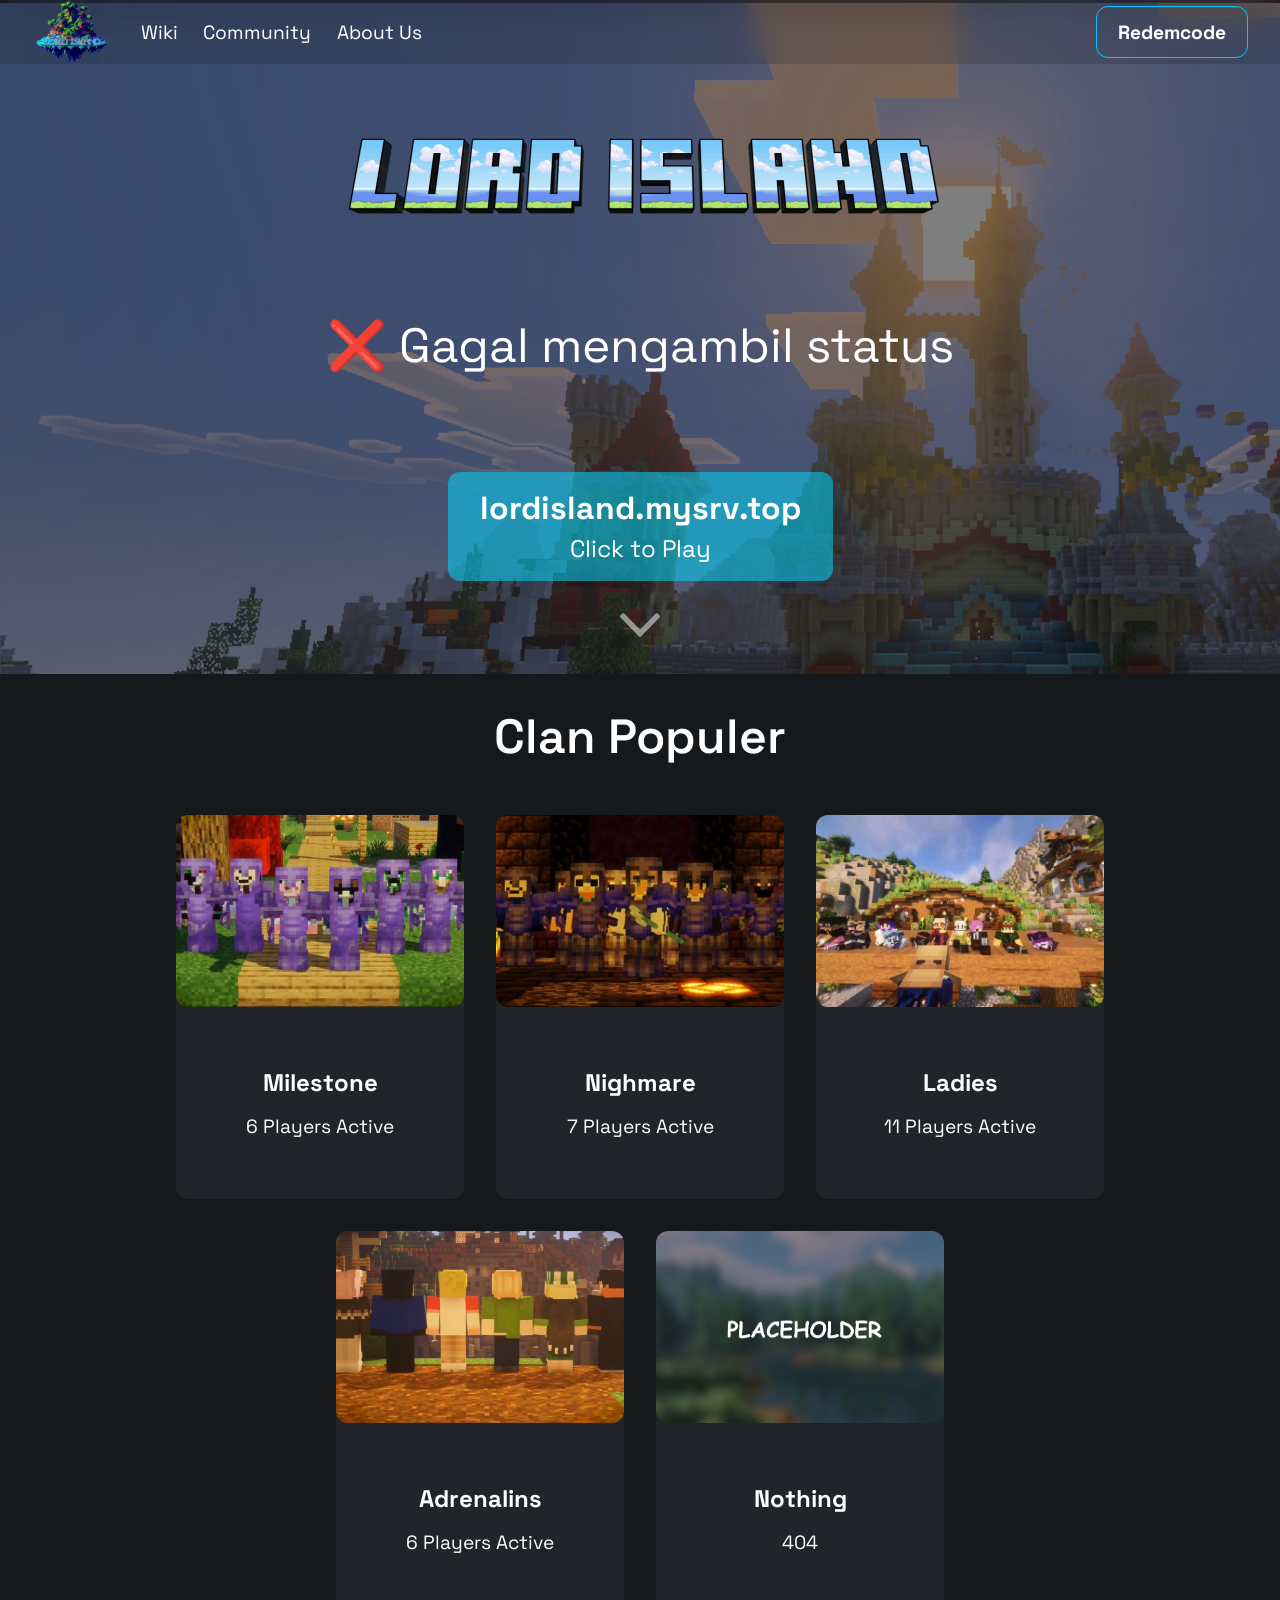
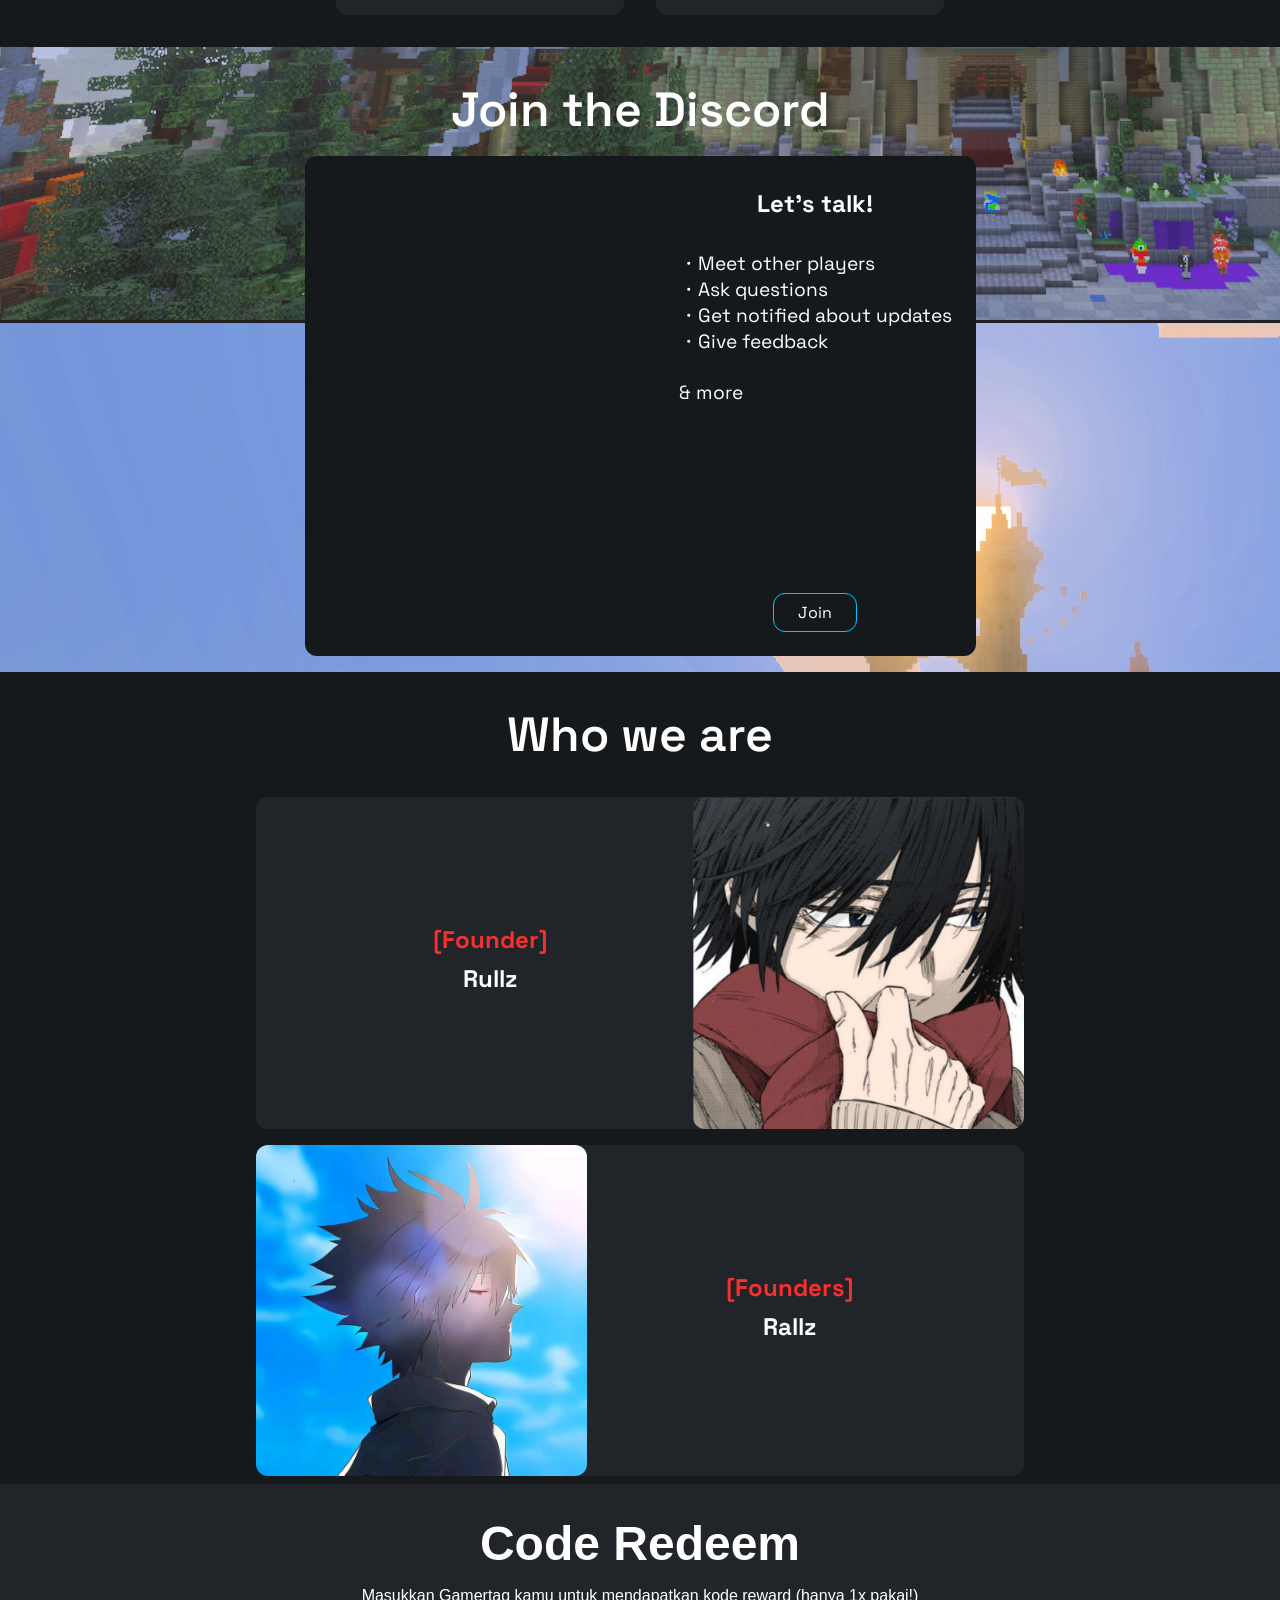
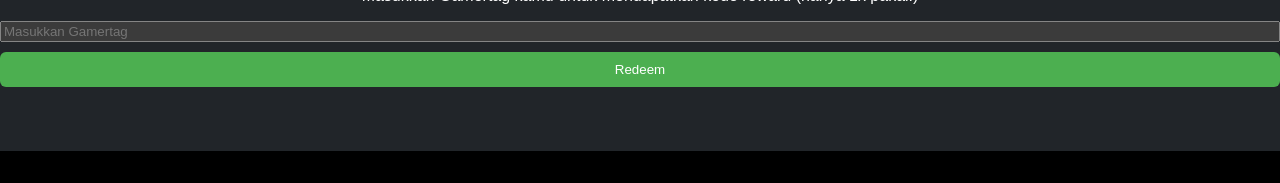
==== index.html @ 07474002 "Add files via upload" ====
<!DOCTYPE html>
<html lang="en">
  <head>
    <meta charset="UTF-8">
    <meta http-equiv="X-UA-Compatible" content="IE=edge">
    <meta name="viewport" content="width=device-width, initial-scale=1.0">
    <title>Lord Island</title>
    <link rel="icon" type="image/png" href="media/favicon.png">
    <link rel="stylesheet" href="media/style.css">
    <link href="https://fonts.bunny.net/css?family=Space+Grotesk:wght@500&display=swap" rel="stylesheet">
    <link rel="stylesheet" href="https://cdnjs.cloudflare.com/ajax/libs/font-awesome/4.7.0/css/font-awesome.min.css">
</head>
<body>
    <script src="https://ajax.googleapis.com/ajax/libs/jquery/3.5.1/jquery.min.js"></script>
    <nav class="desktop_navbar">
      <a href="#"><img class="desktop_navbar_logo_img" src="media/logo_small.png" alt="logo"></a>
      <a href="https://wiki.example.com/" class="desktop_navbar_link">Wiki</a>
      <a href="#discord" class="desktop_navbar_link scroll">Community</a>
      <a href="#about" class="desktop_navbar_link scroll">About Us</a>
      <div class="desktop_navbar_link2_div">
          <a href="#join" class="desktop_navbar_link2 scroll">Redemcode</a>
      </div>
    </nav>
    <div class="mobile_navbar">
      <a href="#" class="mobile_navbar_logo_img_a"><img class="mobile_navbar_logo_img" src="media/logo_small.png" alt="logo"></a>
      <div id="mobile_navbar_links">
          <a class="mobile_navbar_link" onclick="mobile_navbar_link_hider()" href="https://wiki.example.com/">Wiki</a>
          <a class="mobile_navbar_link scroll" onclick="mobile_navbar_link_hider()" href="#discord">Community</a>
          <a class="mobile_navbar_link scroll" onclick="mobile_navbar_link_hider()" href="#about">About Us</a>
          <a class="mobile_navbar_link scroll" onclick="mobile_navbar_link_hider()" href="#join">Join Us</a>
        </div>
        <div class="icon" onclick="mobile_navbar_link_hider()">
            <i class="fa fa-bars"></i>
        </div>
        <script>
            function mobile_navbar_link_hider() {
            var x = document.getElementById("mobile_navbar_links");
            if (x.style.display === "flex") {
                x.style.display = "none";
            } else {
                x.style.display = "flex";
            }
            } 
        </script>
    </div>
<div class="mainflex" style="background-image: url('media/back.png')">
      <div class="main1">
        <a class="main1_logo_a" href="#">
          <img class="main1_logo" src="media/logo.png" alt="logo">
        </a>
        <div class="main1_description">
  <div class="card">
    <div id="status" class="status">Mengecek...</div>
    <div id="motd"></div>
  </div>

  <script>
    async function fetchStatus() {
      const key = "wUN8BoTTW3MeDm0bke4PZb4d648SbP5bShK"; // API Key kamu
      const url = `https://minecraftpocket-servers.com/api/?object=servers&element=detail&key=${key}`;
      try {
        const response = await fetch(url);
        const data = await response.json();

        // Coba cek dulu struktur JSON yang keluar
        console.log(data);

        // Kalau JSON mengandung players_online dan maxplayers:
        const online = data.players || data.players_online;
        const max = data.maxplayers || data.max_players;
        const motd = data.motd || data.name || "Server Minecraft";

        if (online !== undefined && max !== undefined) {
          document.getElementById("status").innerHTML =
            `<span class="online">${online} / ${max}</span> Online`;
        } else {
          document.getElementById("status").innerHTML =
            `<span class="offline">Server Offline</span>`;
        }

        document.getElementById("motd").textContent = motd;
      } catch (e) {
        document.getElementById("status").innerHTML =
          `<span class="offline">❌ Gagal mengambil status</span>`;
      }
    }

    fetchStatus();
    setInterval(fetchStatus, 30000); // update setiap 30 detik
  </script>
        </div>
        <div class="main1_ipcopier_div">
          <a href="minecraft://?addExternalServer=LordIsland|lordisland.mysrv.top:25617">
          <button class="main1_ipcopier" onclick="copyText()" type="button" >
            <span class="main1_ipcopier_text1">lordisland.mysrv.top</span>
            <br>
            <span class="main1_ipcopier_text2">Click to Play</span>
          </button>
          </a>
          <script>
            function copyText() {
                navigator.clipboard.writeText
            ("lordisland.mysrv.top:25617");
                }
            $(document).ready(function() {
            $('.main1_ipcopier').click(function() {
                var popup = $('<div>', { class: 'main1_popup' })
                .append($('<h3 class="copy_confirm">').text('Copied IP to clipboard'))
                $(this).after(popup);
                setTimeout(function() {
                popup.remove();
                }, 1000);
            });
            });
        </script>
        </div>
        <a href="#more" class="scroll">
          <img alt="downarrow" class="main1_downarrow" src="media/downarrow.png">
        </a>
        <script>
          const scrollLinks = document.querySelectorAll('.scroll');
          scrollLinks.forEach(function(link) {
            link.addEventListener('click', function(event) {
              event.preventDefault();
              const target = document.querySelector(link.getAttribute('href'));
              const offsetTop = target.offsetTop;
              window.scrollTo({
                top: offsetTop,
                behavior: 'smooth'
              });
            });
          });
        </script>
      </div>

      
      <div id="more"></div> 
      <div class="main2">
        <a class="headline">Clan Populer</a>
        <div class="main2_features_div">
          <div class="main2_feature">
            <img class="main2_feature_img" alt="Feature Image" src="media/1.jpg">
            <a class="main2_feature_headline">Milestone</a>
            <a class="main2_feature_text">6 Players Active</a>
          </div>
          <div class="main2_feature">
            <img class="main2_feature_img" alt="Feature Image" src="media/2.jpg">
            <a class="main2_feature_headline">Nighmare</a>
            <a class="main2_feature_text">7 Players Active</a>
          </div>
          <div class="main2_feature">
            <img class="main2_feature_img" alt="Feature Image" src="media/4.jpg">
            <a class="main2_feature_headline">Ladies</a>
            <a class="main2_feature_text">11 Players Active</a>
          </div>
          <div class="main2_feature">
            <img class="main2_feature_img" alt="Feature Image" src="media/3.jpg">
            <a class="main2_feature_headline">Adrenalins</a>
            <a class="main2_feature_text">6 Players Active</a>
          </div>
          <div class="main2_feature">
            <img class="main2_feature_img" alt="Feature Image" src="media/placeholder.png">
            <a class="main2_feature_headline">Nothing</a>
            <a class="main2_feature_text">404</a>
          </div>
        </div>
      </div>
      <div id="discord"></div>
      <div class="main4">
        <a class="headline">Join the Discord</a>
        <div class="main4_dc_div">
<iframe src="https://discord.com/widget?id=1120333497572261888&theme=dark" width="350" height="500" allowtransparency="true" frameborder="0" sandbox="allow-popups allow-popups-to-escape-sandbox allow-same-origin allow-scripts"></iframe>
          <div class="main4_dc_description_div">
            <a class="main4_dc_description_title">Let's talk!</a>
            <a class="main4_dc_description"> ・Meet other players <br> ・Ask questions <br> ・Get notified about updates <br> ・Give feedback  <br><br> &amp; more </a>
            <a href="https://discord.gg/wETmtFw7" class="main4_dc_button_a">
              <div class="main4_dc_button">Join</div>
            </a>
          </div>
        </div>
      </div>
      <div id="about"></div>
      <div class="main5">
        <a class="headline">Who we are</a>
        <div class="main5_admin_div">
          <div class="main5_admins_div main5_admins_dev_type2">
            <img class="main5_admins_img" alt="admin member img" src="media/rullz.png">
            <div class="main5_admins_description_div">
              <a class="main5_admins_description_rank main5_admins_description_rank_admin">[Founder]</a>
              <a class="main5_admins_description_title" href="https://example.com">Rullz</a>
            </div>
          </div>
          <div class="main5_admins_div main5_admins_dev_type1">
            <img class="main5_admins_img" alt="admin member img" src="media/rallz.jpeg">
            <div class="main5_admins_description_div">
              <a class="main5_admins_description_rank main5_admins_description_rank_admin">[Founders]</a>
              <a class="main5_admins_description_title" href="https://lamzyah.github.io">Rallz</a>
            </div>
          </div>
        </div>
      </div>
      <div id="join"></div>
      <div class="main3">
<div class="main3">
  <a class="headline">Code Redeem</a>
  <p>Masukkan Gamertag kamu untuk mendapatkan kode reward (hanya 1x pakai!)</p>

  <input type="text" id="gamertagInput" placeholder="Masukkan Gamertag">
  <button class="redemcode" onclick="redeemCode()">Redeem</button>
</div>

<!-- Popup -->
<div id="popup" class="popup">
  <div class="popup-content">
    <span class="close" onclick="closePopup()">&times;</span>
    <h3>Kode Reward 🎁</h3>
    <p id="popupCode"></p>
  </div>
</div>

<p id="message"></p>

<style>
  .main3 {
    text-align: center;
    font-family: Arial, sans-serif;
  }
  .redemcode {
    padding: 10px 20px;
    margin-top: 10px;
    background: #4caf50;
    color: white;
    border: none;
    border-radius: 6px;
    cursor: pointer;
  }
  .redemcode:hover {
    background: #45a049;
  }
  #message.error {
    color: red;
    margin-top: 10px;
  }
  #message.success {
    color: green;
    margin-top: 10px;
  }

  /* Popup Styling */
  .popup {
    display: none;
    position: fixed;
    z-index: 999;
    left: 0; top: 0;
    width: 100%; height: 100%;
    background: rgba(0,0,0,0.6);
    justify-content: center;
    align-items: center;
  }
  .popup-content {
    background: #fff;
    padding: 20px 30px;
    border-radius: 12px;
    text-align: center;
    width: 250px;
    animation: fadeIn 0.3s ease-in-out;
  }
  .popup-content h3 {
    margin: 0 0 10px;
    color: #333;
  }
  .popup-content p {
    font-size: 18px;
    font-weight: bold;
    color: #4caf50;
  }
  .close {
    position: absolute;
    right: 15px; top: 10px;
    font-size: 22px;
    cursor: pointer;
    color: #aaa;
  }
  .close:hover { color: #000; }
  @keyframes fadeIn {
    from { opacity: 0; transform: scale(0.8); }
    to { opacity: 1; transform: scale(1); }
  }
</style>

<script>
  const players = [
    { name: "Gerall6860", lastRedeem: null },
    { name: "SalsaX", lastRedeem: null },
  ];

  const codes = [
    { code: "jmbud1", used: false },
    { code: "jmbud2", used: false },
  ];

  function getTodayDate() {
    return new Date().toISOString().split('T')[0];
  }

  function loadData() {
    const savedPlayers = JSON.parse(localStorage.getItem("players"));
    const savedCodes = JSON.parse(localStorage.getItem("codes"));
    if (savedPlayers) players.splice(0, players.length, ...savedPlayers);
    if (savedCodes) codes.splice(0, codes.length, ...savedCodes);
  }

  function saveData() {
    localStorage.setItem("players", JSON.stringify(players));
    localStorage.setItem("codes", JSON.stringify(codes));
  }

  function redeemCode() {
    loadData();
    const inputName = document.getElementById("gamertagInput").value.trim();
    const message = document.getElementById("message");
    message.textContent = "";
    message.className = "";

    if (!inputName) {
      message.textContent = "❌ Masukkan gamertag terlebih dahulu.";
      message.className = "error";
      return;
    }

    const today = getTodayDate();
    const player = players.find(p => p.name.toLowerCase() === inputName.toLowerCase());

    if (!player) {
      message.textContent = "❌ Gamertag tidak ditemukan.";
      message.className = "error";
      return;
    }

    if (player.lastRedeem === today) {
      message.textContent = "⚠️ Kamu sudah menukarkan kode hari ini. Coba lagi besok!";
      message.className = "error";
      return;
    }

    const availableCodes = codes.filter(c => !c.used);
    if (availableCodes.length === 0) {
      message.textContent = "❌ Semua kode sudah digunakan.";
      message.className = "error";
      return;
    }

    const randomCode = availableCodes[Math.floor(Math.random() * availableCodes.length)];
    randomCode.used = true;
    player.lastRedeem = today;

    saveData();

    // Tampilkan popup dengan kode
    document.getElementById("popupCode").textContent = randomCode.code;
    document.getElementById("popup").style.display = "flex";
  }

  function closePopup() {
    document.getElementById("popup").style.display = "none";
  }

  if (!localStorage.getItem("players") || !localStorage.getItem("codes")) {
    saveData();
  }
</script>



  <p id="message"></p>
      </div>
    </div>
    <footer class="copyright_div">
      <a href="https://github.com/FQQD/MCServer-Web-Template" class="copyright"></a>
    </footer>
  </body>
</html>
---- media/style.css ----
:root {
    --nice-padding: 6rem;
    --roundness: 0.75rem;
    --accent1: #00c8ff;
    --accent2: #0ff3ff;
    --accent2_transp: #00d9ff85;
    --background1: #212529;
    --background2: #16191b;


    color-scheme: dark;
}

span {
    font-family: 'Space Grotesk', sans-serif;
}

body {
    font-family:'Space Grotesk', sans-serif;
    background: url("media/back.png");
    color: white;
    margin:0px;
}


#more {
    padding-top:5rem;
    margin-top: -5rem;
}
#discord {
    padding-top:5rem;
    margin-top: -5rem;
}
#about {
    padding-top:5rem;
    margin-top: -5rem;
}
#join {
    padding-top:5rem;
    margin-top: -5rem;
}


.banner {
    display: flex;
    position: fixed;
    background-color: #ff000099;
    width: 100%;
    height: 3rem;
    z-index: 10;
    font-size: 2rem;
    font-weight: 600;
    justify-content: center;
    backdrop-filter: blur(15px);
    align-content: center;
    padding-top: .4rem;
}



.headline {
    margin-top: 2rem;
    color: #fff;
    font-size:3rem;
    text-align: center;
    font-weight: 600;
}

.desktop_navbar {
    position:fixed;
    display: flex;
    height: 4rem;
    width: 100%;
    top: 0;
    right: 0;
    left: 0;
    bottom:0;
    background-color: #00000022;
    backdrop-filter: blur(15px);
    z-index: 5;
    align-items: center;
    justify-content: center;
    flex-direction: row;
}

.desktop_navbar_logo_img {
    width: 5rem;
    padding-left: 2rem;
    padding-right: 1rem;
}

.desktop_navbar_link {
    font-size: 1.2rem;
    padding: .8rem;
    transition: all .5s;
    text-decoration: none;
    color: #fff;
    text-align: center;
}
.desktop_navbar_link:hover {
    color: var(--accent1);
}

.desktop_navbar_link2 {
    padding:.5rem;
    color: #fff;
    text-decoration: none;
    text-align: center;
}
.desktop_navbar_link2_div {
    font-size: 1.2rem;
    padding: .8rem;
    transition: all .5s;
    margin-left: auto;
    margin-right: 2rem;
    font-weight: 700;
    border: solid 1px var(--accent1);
    border-radius: var(--roundness);
    text-align: center;
}
.desktop_navbar_link2_div:hover {
    border: solid 1px var(--accent2);
    background-color: var(--accent2);
    transform: scale(1.05)
}

.mobile_navbar {
    display: none;
    overflow: hidden;
    background-color: #00000033;
    backdrop-filter: blur(15px);
    position: fixed;
    width: 100%;
    z-index: 5;
    flex-direction: row;
    min-height: 53px;
}

.mobile_navbar_logo_img {
    position: absolute;
    display: block;
    height: 42px;
    padding-left: .5rem;
    top: 0;
    left: 0;
    padding-top: 3.5px;
}

.mobile_navbar #mobile_navbar_links {
    display: none;
    margin-top: 53px;
    flex-direction: column;
    align-items: center;
    width: 100%;
    background-color: #00000011;
}

.mobile_navbar_link {
    padding:.5rem;
}

.mobile_navbar a {
    color: white;
    text-decoration: none;
    font-size: 17px;
    display: block;
}

.mobile_navbar .icon {
    background-color: #00000044;
    display: block;
    position: absolute;
    right: 0;
    top: 0;
    padding: 16px;
}

.mobile_navbar_logo_img_a {
    display: block;
    background-color: #00000022;
} 



.mainflex {
    display: flex;
    align-items: center;
    align-content: center;
    justify-content: center;
    flex-direction: column;
}





.main1 {
    padding-top: calc(var(--nice-padding) + 2rem);
    display:flex;
    width: 100%;
    align-self: center;
    flex-direction: column;
    align-items: center;
    align-content: center;
    justify-content: center;
    background: rgba(0, 0, 0, .5) url('https://imgur.com/cGMLytH.png');
    background-blend-mode: darken;
    background-repeat: no-repeat;
    background-position: 50% 50%;
}

.main1_logo_a {
    margin-bottom: var(--nice-padding);
    cursor: default;
}

.main1_logo {
    display: block;
    align-self: center;
    margin-left:auto;
    margin-right: auto;
    transition: all .5s;
    max-width: 40rem;
}
.main1_logo:hover {
    transform: scale(1.05)
}

.main1_description {
    text-align: center;
    font-size:3rem;
    margin-bottom: var(--nice-padding);
    margin-left: 1rem;
    margin-right: 1rem;
}

.main1_actcent {
    font-weight: 800;
    color:var(--accent1);
}

.main1_ipcopier {
    padding: 1rem;
    padding-left: 2rem;
    padding-right: 2rem;
    font-size: 2rem;
    background-color: var(--accent2_transp);
    border: 0px;
    border-radius: var(--roundness);
    color: white;
    transition: all .5s;
    cursor:pointer;
    position: relative;
}

.main1_ipcopier:hover {
    background-color: var(--accent2);
    transform: scale(1.05)
}

.main1_ipcopier_text1 {
    font-size:2rem;
    font-weight: 800;
}

.main1_ipcopier_text2 {
    font-size:1.5rem;
}

.main1_popup {
    position: absolute;
    left: 50%;
    transform: translate(-50%, -0%);
    text-align: center;
    background-color: rgba(0, 175, 0, 0.1);
    border:solid rgba(0, 175, 0, 1) 1px;
    color: #fff;
    border-radius: var(--roundness);
    z-index: 9999;
    padding-left: 1rem;
    padding-right: 1rem;
    margin-top: -10.5rem;
}

.main1_downarrow {
    opacity: 50%;
    height: 1.5rem;
    padding:2rem;
    transition: all .5s;
}

.main1_downarrow:hover {
    opacity: 100%;
    transform: scale(1.05)
}

.main2 {
    display: flex;
    justify-content: center;
    flex-direction: column;
    align-content: center;
    padding-bottom: 1rem;
    background-color: var(--background2);
    width: 100%;
}



.main2_features_div {
    padding-top: 2rem;
    display:flex;
    align-items: center;
    justify-content: center;
    flex-wrap:wrap;
}

.main2_feature {
    display: flex;
    background-color: var(--background1);
    height: 24rem;
    width: 18rem;
    margin: 1rem;
    border-radius: var(--roundness);
    transition: all .5s;
    flex-direction: column;
}

.main2_feature:hover {
    background-color: #00000099;
    transform: scale(1.05)
}

@media (max-width: 1599px) {
    .main2_features_div {
      margin-left: 10rem;
      margin-right: 10rem;
    }
  }
@media (max-width: 1279px) {
    .main2_features_div {
      margin-left: 0rem;
      margin-right: 0rem;
    }
  }


.main2_feature_img {
    width: 100%;
    height: 50%;
    object-fit: cover;
    border-radius: var(--roundness);
}

.main2_feature_headline {
    margin-top: 1rem;
    text-align: center;
    font-size:1.5rem;
    font-weight: 700;
    margin-top: auto;
}

.main2_feature_text {
    margin:1rem;
    text-align: center;
    font-size:1.2rem;
    margin-bottom: auto;
}


.main4 {
    min-height: 10rem;
    width:100%;
    display: flex;
    justify-content: center;
    flex-direction: column;
    align-items: center;
}

.main4_dc_widget {
    border-radius: var(--roundness);
    border: 0;
}

.main4_dc_div {
    margin: 1rem;
    display: flex;
    flex-direction: row;
    background-color: var(--background2);
    border-radius: var(--roundness);
    max-width: 48rem;
}

.main4_dc_description_div {
    display: flex;
    flex-direction: column;
}

.main4_dc_description_title {
    margin: 2rem;
    text-align: center;
    font-size:1.5rem;
    font-weight: 700;

}


.main4_dc_description {
    margin-left:1.5rem;
    margin-right:1.5rem;
    margin-bottom:1.5rem;
    font-size:1.2rem;
}
.main4_dc_button_a{
    text-decoration: none;
    color: #fff;
    text-align: center;
    border: solid var(--accent1) 1px;
    border-radius: var(--roundness);
    margin-top: auto;
    margin-left: auto;
    margin-right: auto;
    margin-bottom: 1.5rem;
    transition: all .5s;
}
.main4_dc_button_a:hover{
    border: solid 1px var(--accent2);
    background-color: var(--accent2);
    transform: scale(1.05)
}
.main4_dc_button {
    padding:.5rem;
    padding-left: 1.5rem;
    padding-right: 1.5rem;
}




.main5 {
    background-color: var(--background2);
    min-height: 10rem;
    width:100%;
    display: flex;
    justify-content: center;
    flex-direction: column;
    align-items: center;
}

.main5_admin_div{
    display: flex;
    flex-direction: column;
    align-items: center;
    padding: 1rem 1rem .5rem 1rem;
}
.main5_admins_div{
    display: flex;
    max-width: 46rem;
    min-height: 18rem;
    background-color: var(--background1);
    border-radius: var(--roundness);
    margin-top: 1rem;
    margin-right: 1rem;
    margin-left: 1rem;
}
.main5_admins_dev_type1 {
    flex-direction:row;
    padding-right: 2rem;
}
.main5_admins_dev_type2 {
    flex-direction: row-reverse;
    padding-left: 2rem;
}

.main5_admins_img {
    border-radius: var(--roundness);
    max-width: 45%;
    max-height: 100%;
    align-self: center;
}
.main5_admins_description_div {
    display: flex;
    justify-content: center;
    justify-self: center;
    max-width: 60%;
    padding-top: 2rem;
    padding-bottom: 2rem;
    flex-direction: column;
    padding-left: 1rem;
    padding-right: 1rem;
    margin-left: auto;
    margin-right: auto;
}
.main5_admins_description_rank {
    text-align: center;
    font-size:1.5rem;
    font-weight: 700;
    margin-bottom: .5rem;
}
.main5_admins_description_rank_owner {
    color: #3498db;
}
.main5_admins_description_rank_admin {
    color: #f82f2f;
}
.main5_admins_description_title {
    text-align: center;
    font-size:1.5rem;
    font-weight: 700;
    color: #fff;
    text-decoration: none;
    transition: all .5s;
    margin-bottom: .5rem;
}
.main5_admins_description_title:hover {
    color: var(--accent1);
    transform: scale(1.05)
}

.main5_admins_description {
    margin-bottom: auto;
    font-size:1.2rem;
}


.main5_supporter_div {
    display: flex;
    max-width: 825px;
    justify-content: center;
    align-items: center;
    flex-direction:row;
    flex-wrap: wrap;
    margin-bottom: 1.5rem;
}

.main5_supporters_div {
    width: 23.5rem;
    min-height: 16rem;
    background-color: var(--background1);
    border-radius: var(--roundness);
    margin: .5rem;
    display: flex;
}

.main5_supporters_img {
    border-radius: var(--roundness);
    max-width: 25%;
    max-height: 100%;
    align-self: center;
    margin: 1rem;
}
.main5_supporters_description_div {
    display: flex;
    justify-content: center;
    width: 100%;
    padding: 1rem 1.5rem 1rem 1rem;
    flex-direction: column;
}
.main5_supporters_description_rank {
    text-align: center;
    font-size:1.2rem;
    font-weight: 700;
    margin-bottom: .5rem;
}
.main5_supporters_description_rank_supporter {
    color: #00f8ff;
}
.main5_supporters_description_title {
    text-align: center;
    font-size:1.3rem;
    font-weight: 700;
    color: #fff;
    text-decoration: none;
    transition: all .5s;
    margin-bottom: .5rem;
}
.main5_supporters_description_title:hover {
    color: var(--accent1);
    transform: scale(1.05)
}

.main5_supporters_description {
    font-size:1.2rem;
    margin-bottom: auto;
}





.main3 {
    background-color: var(--background1);
    min-height: 10rem;
    width:100%;
    display: flex;
    justify-content: center;
    flex-direction:column;
}

.main3_join_div_div {
    display: flex;
    flex-direction: row;
    justify-content: center;
    flex-wrap: wrap-reverse;
    margin: 1rem;
}

.main3_join_div {
    display: flex;
    flex-direction: column;
    width: 20rem;
    height: 8rem;
    background-color: var(--background2);
    border-radius: var(--roundness);
    margin: 1rem;
    padding: 1rem;
}

.main3_join_title {
    text-align: center;
    font-size:1.5rem;
    font-weight: 700;
    color: #fff;
    text-decoration: none;
    transition: all .5s;
    margin-bottom: .5rem;
}

.main3_join_content_div {
    display: flex;
    flex-direction: row;
    background-color: var(--background1);
    height: 100%;
    border-radius: var(--roundness);
    align-items: center;
    justify-content: center;
}

.main3_join_categories {
    display: flex;
    flex-direction: column;
    text-align: right;
    font-size:1.4rem;
    line-height: 1.5;
    border-right: 3px solid var(--background2);
    padding-right: .75rem;
}
.main3_join_values {
    display: flex;
    flex-direction: column;
    text-align: left;
    font-size:1.4rem;
    line-height: 1.5;
    border-left: 3px solid var(--background2);
    padding-left: .75rem;
}







/* Copyright Text */

.copyright {
    color: #ffffff99;
    text-decoration: none;
}

.copyright_div {
    display: flex;
    justify-content: center;
    padding: 16px;
    width:auto;
    background-color: #000;
}




@media only screen and (max-width: 600px) {
    .desktop_navbar{
        display:none;
    }
    .mobile_navbar{
        display:flex;
    }
    .headline {
        font-size:1.9rem;
        margin-right: 1rem;
        margin-left: 1rem;
    }
    .main1_logo {
        max-width: 16rem;
    }
    .main1_description {
        font-size: 2.5rem;
        margin-bottom: 2rem;
    }
    .main1_ipcopier {
        display: none;
    }
    .main5_admins_img {
        align-self: center;
        padding-top: 1rem;
    }
    .main5_admins_div{
        flex-direction: column;
        min-height: 0;
    }
    .main5_admins_description_div {
        max-width: 100%;
        padding: 2rem;
    }
    .main4_dc_div {
        flex-direction: column;
    }
    .main4_dc_widget {
        height: 20rem;
        width: 100%;
    }
    .main3_join_div {
        min-width: 20rem;
        min-height: 9rem;
    }
    .main3_join_content_div {
        padding:1rem;
    }
    .main5_admins_dev_type1 {
        padding-right: 0;
    }
    .main5_admins_dev_type2 {
        padding-left: 0;
    }
}
@media only screen and (max-width: 360px) {
    .main3_join_categories {
        font-size:1rem;
    }
    .main3_join_values {
        font-size:1rem;
    }
    .main3_join_div {
        min-width: 10rem;
        padding: .5rem;
    }
    .main3_join_div_div {
        margin: .25rem;
    }
}
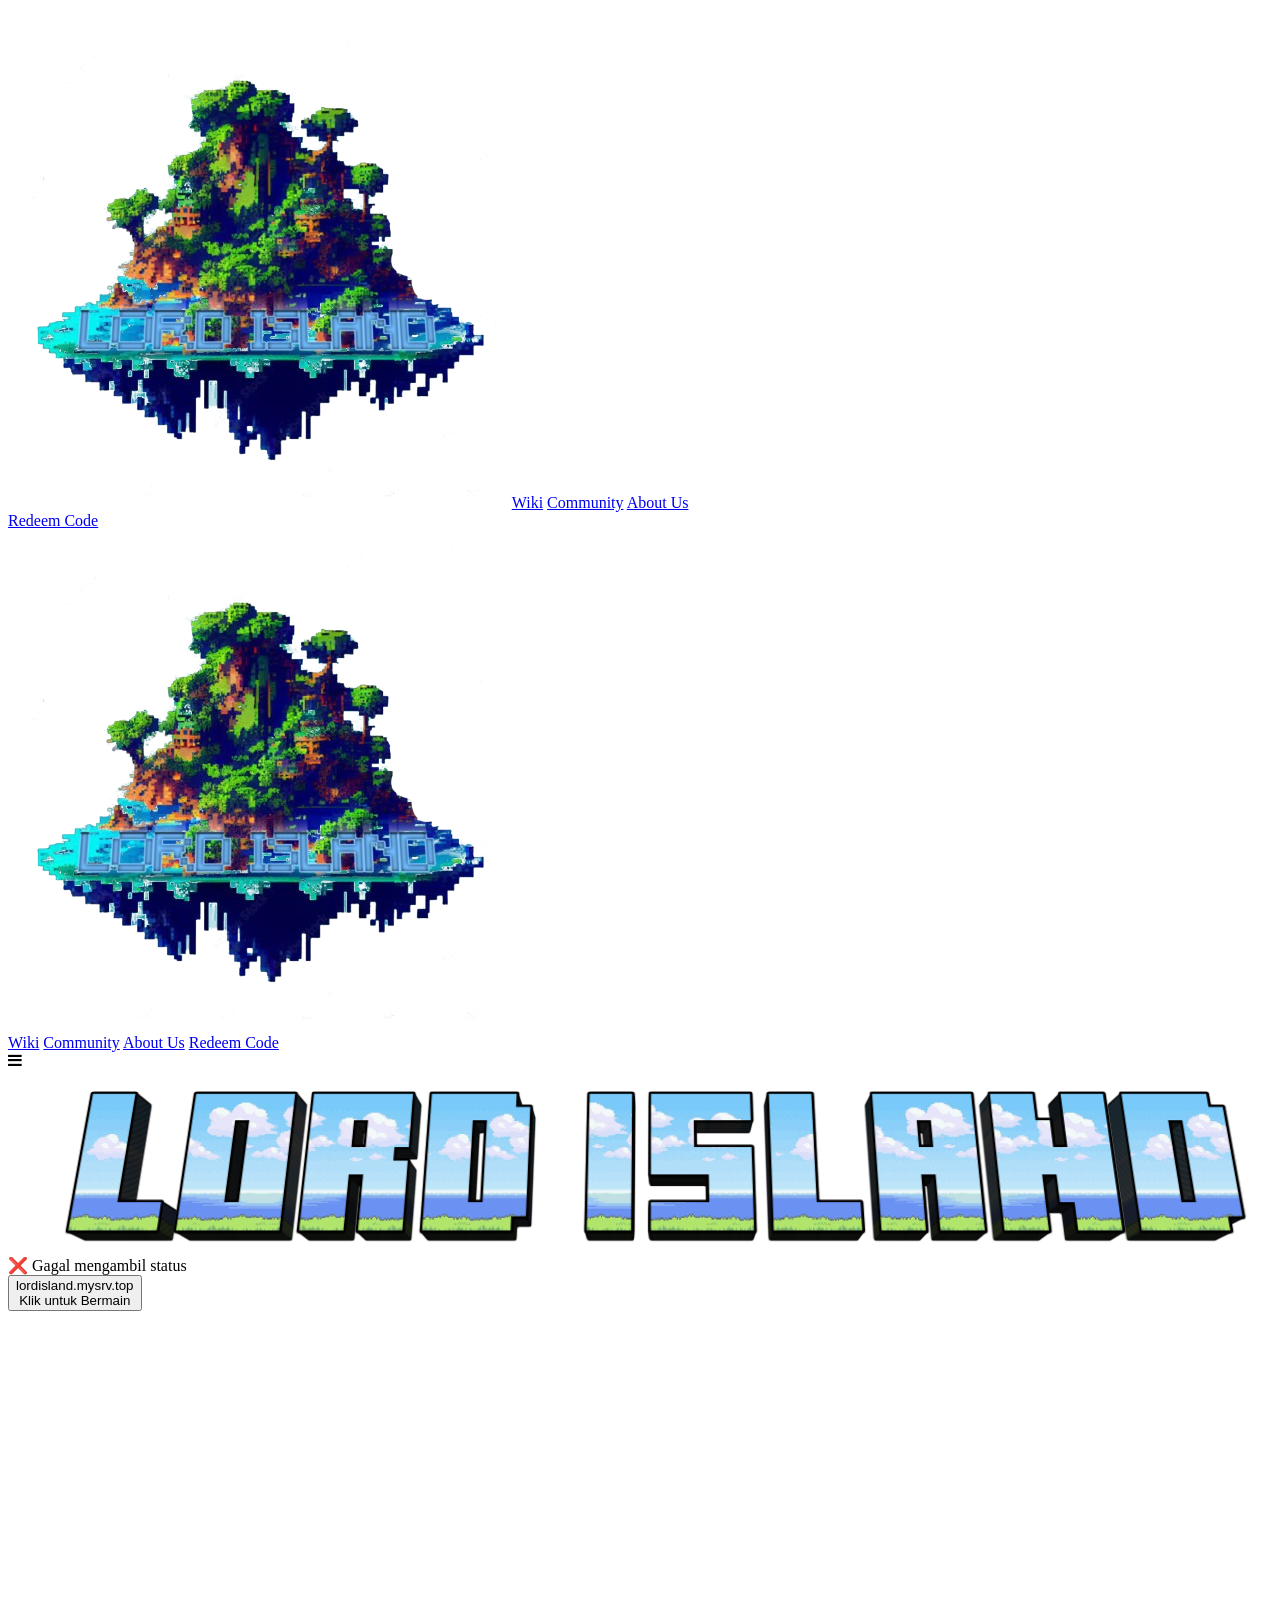
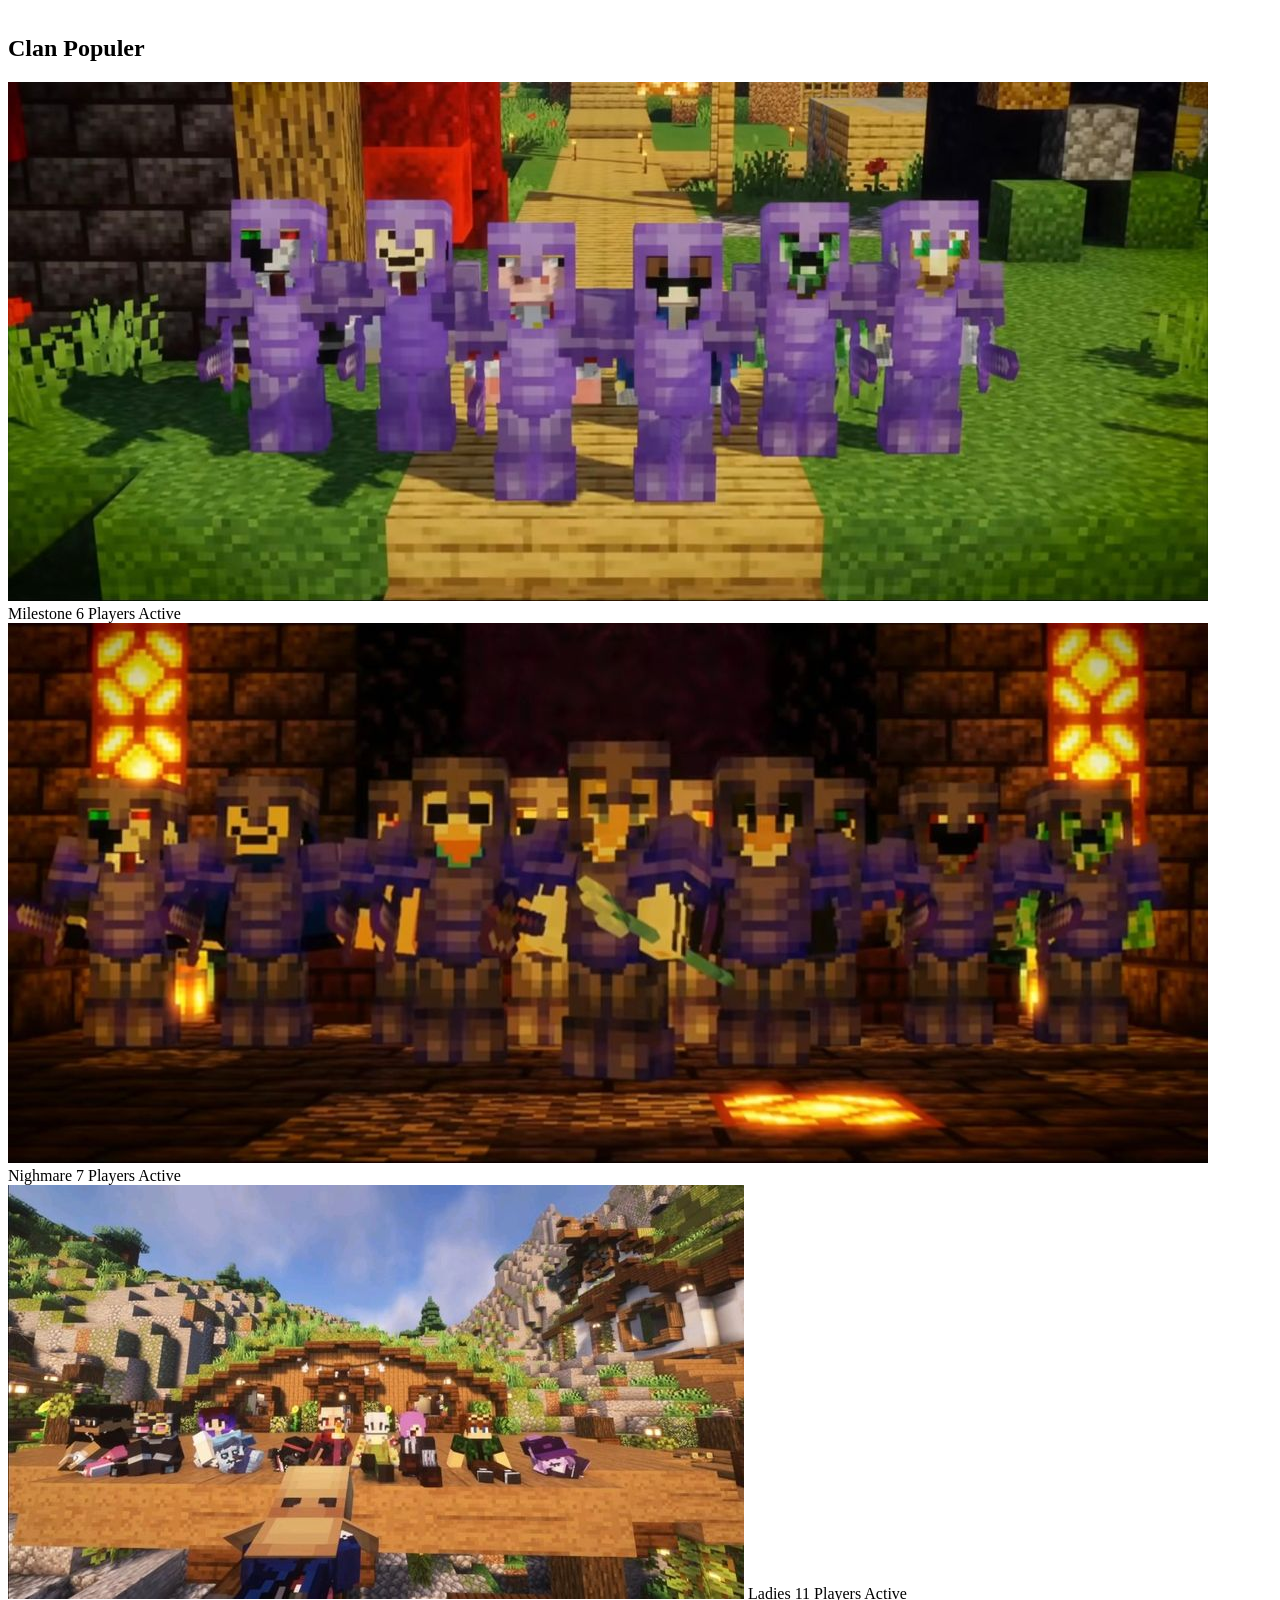
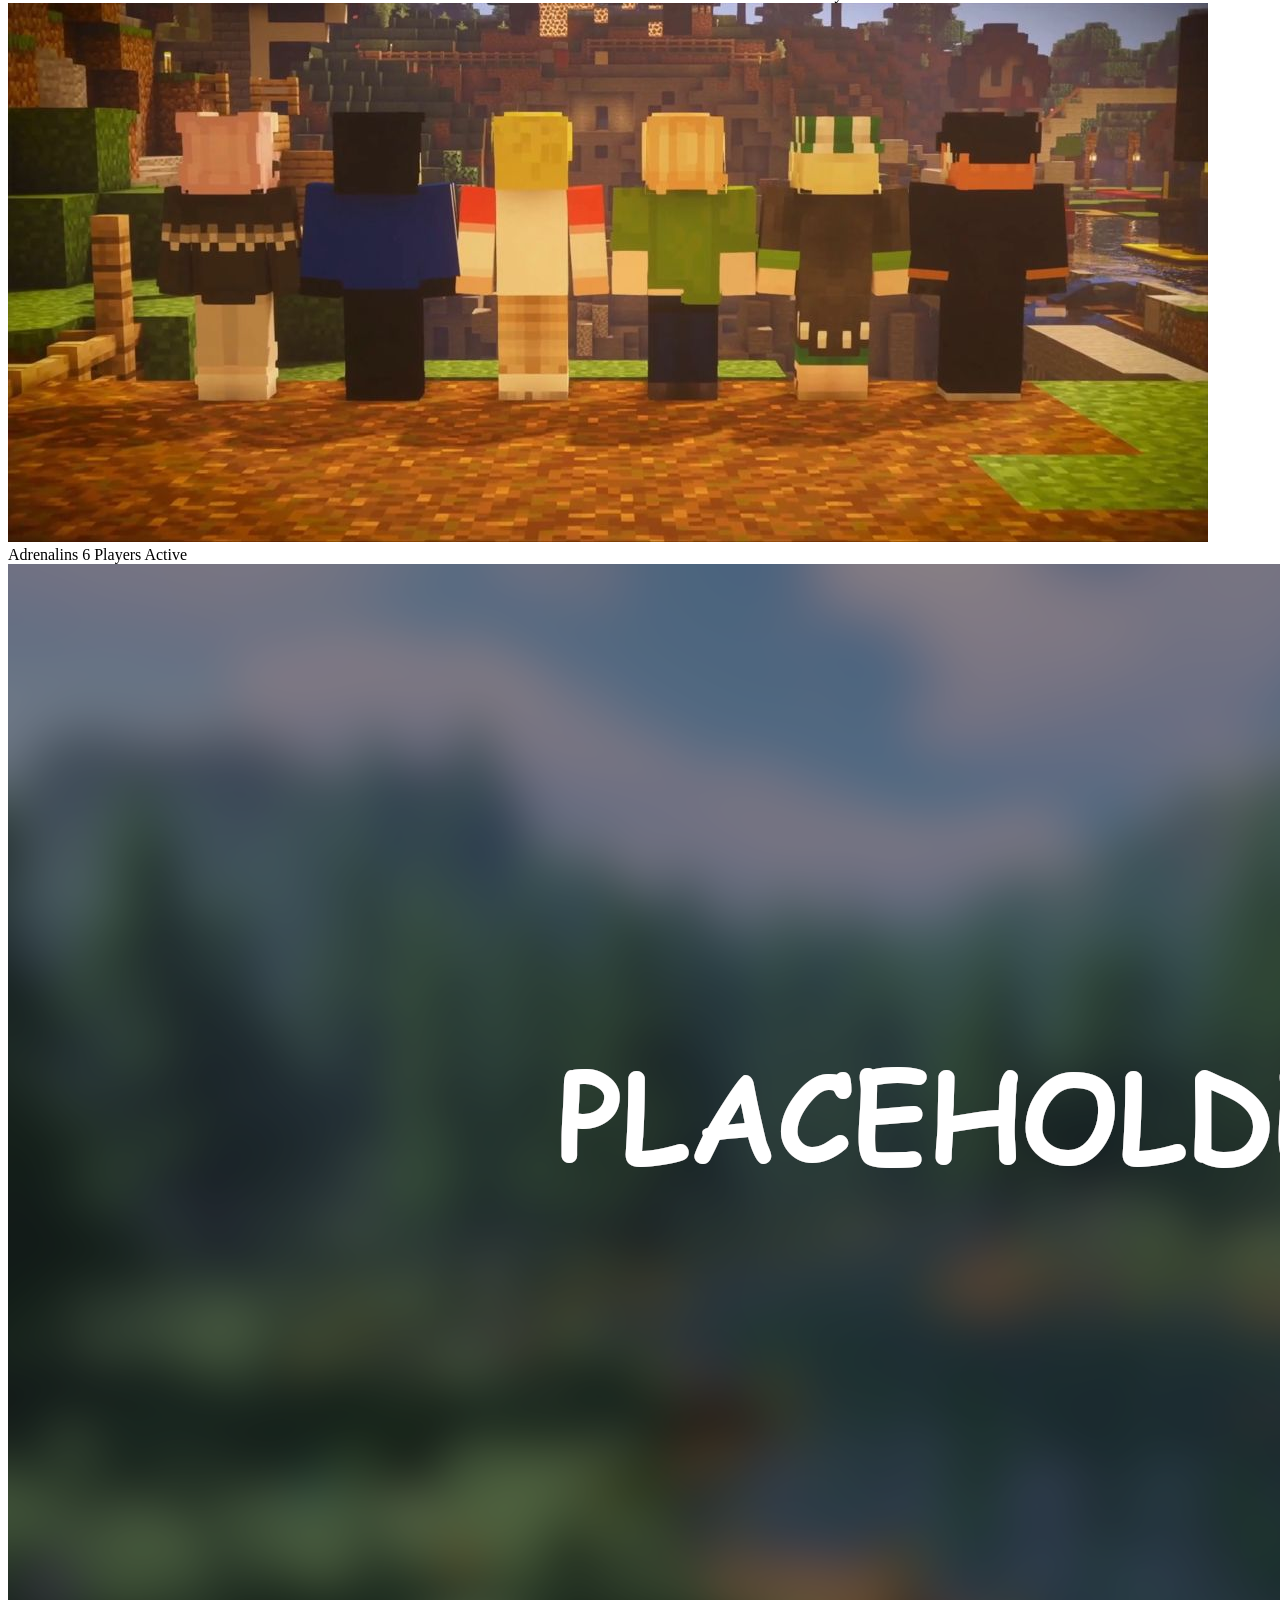
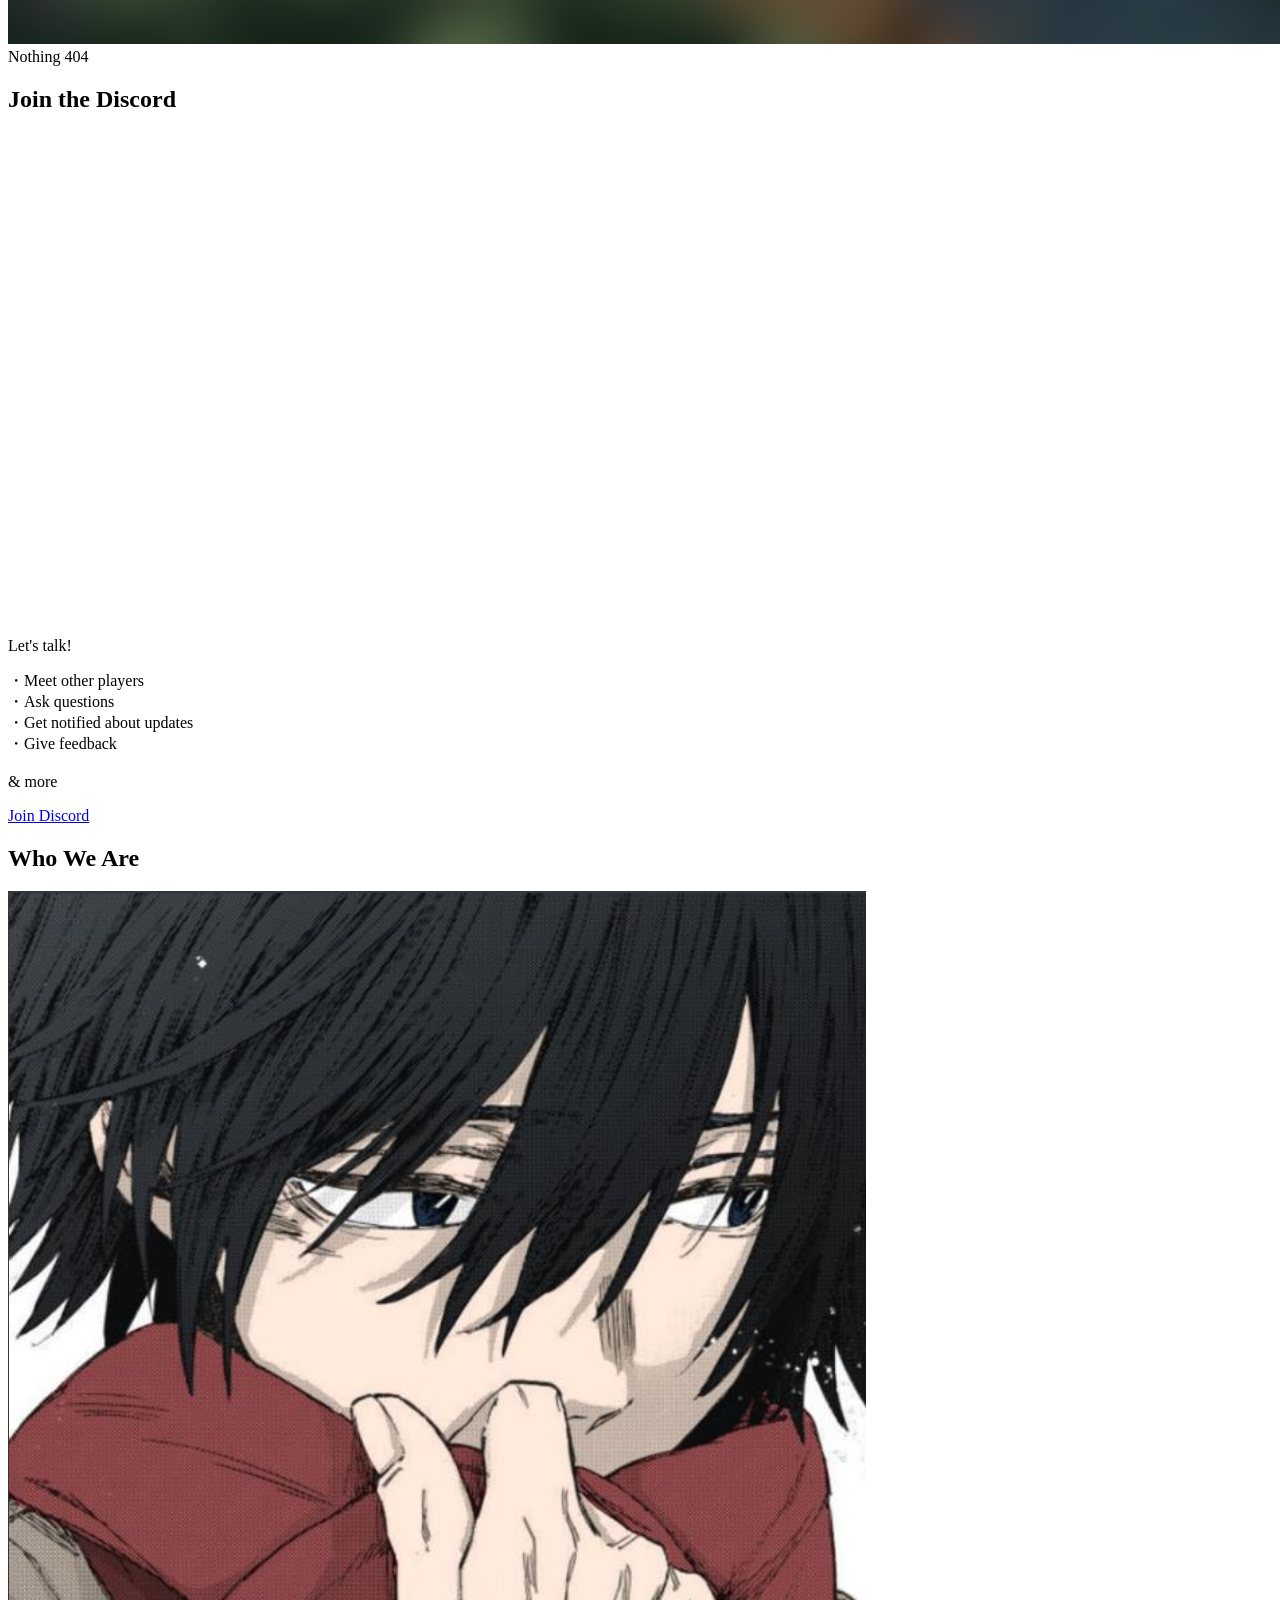
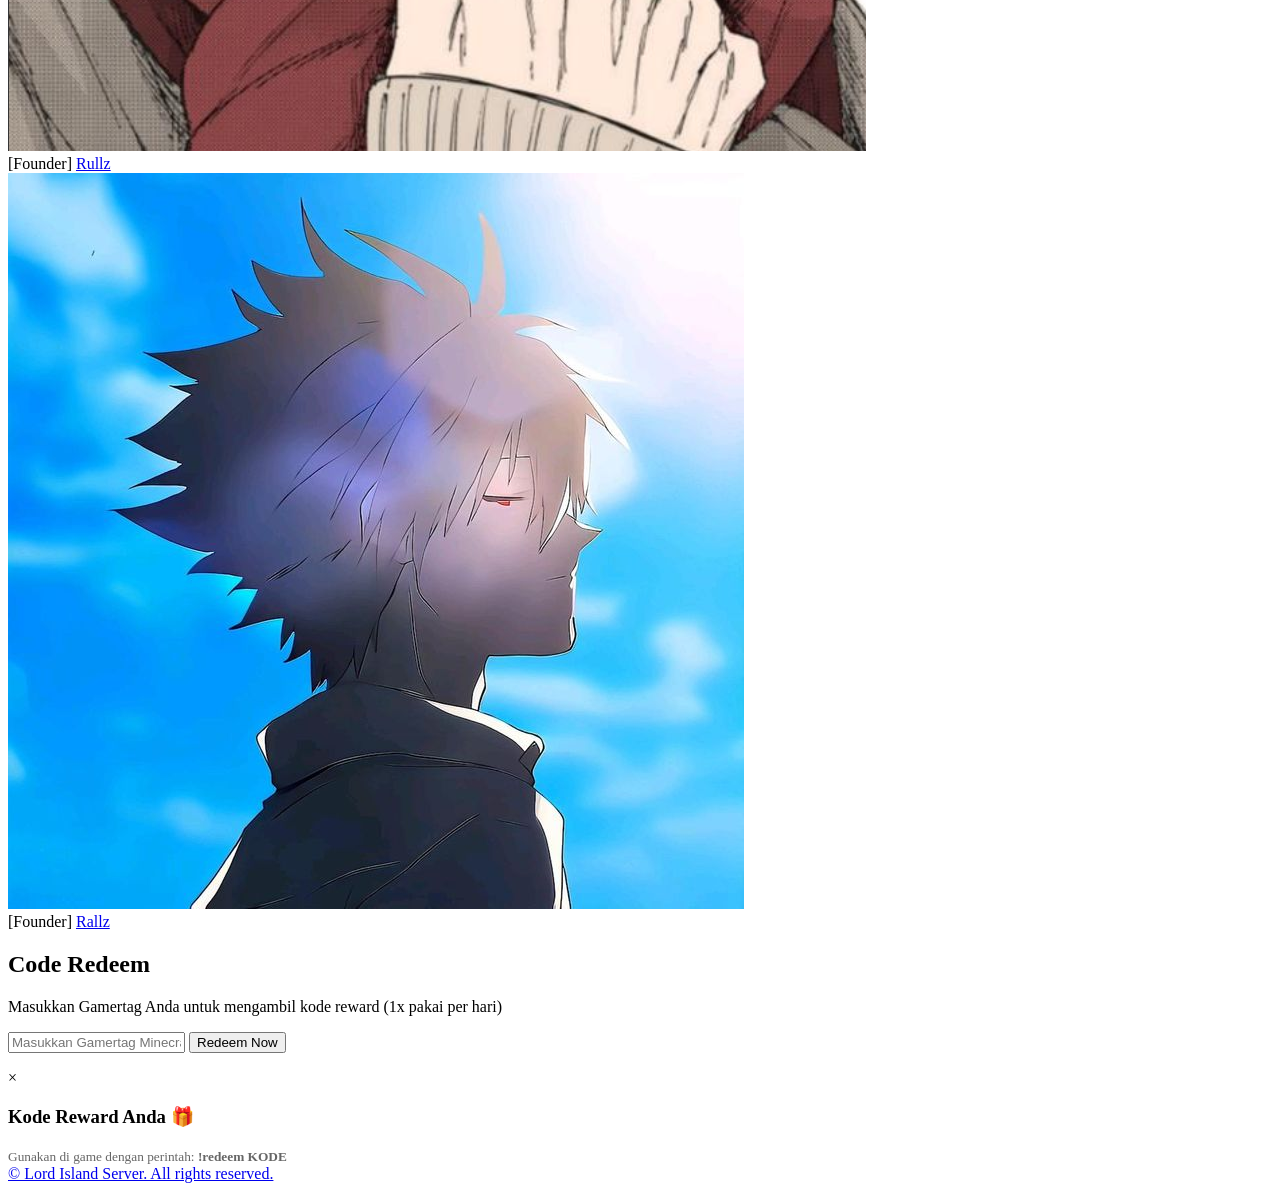
==== commit e73428f9: "Update index.html" ====
--- a/index.html
+++ b/index.html
@@ -1,382 +1,333 @@
 <!DOCTYPE html>
-<html lang="en">
-  <head>
-    <meta charset="UTF-8">
-    <meta http-equiv="X-UA-Compatible" content="IE=edge">
-    <meta name="viewport" content="width=device-width, initial-scale=1.0">
-    <title>Lord Island</title>
-    <link rel="icon" type="image/png" href="media/favicon.png">
-    <link rel="stylesheet" href="media/style.css">
-    <link href="https://fonts.bunny.net/css?family=Space+Grotesk:wght@500&display=swap" rel="stylesheet">
-    <link rel="stylesheet" href="https://cdnjs.cloudflare.com/ajax/libs/font-awesome/4.7.0/css/font-awesome.min.css">
+<html lang="id">
+<head>
+  <meta charset="UTF-8">
+  <meta http-equiv="X-UA-Compatible" content="IE=edge">
+  <meta name="viewport" content="width=device-width, initial-scale=1.0">
+  <title>Lord Island - Official Website</title>
+  
+  <link rel="icon" type="image/png" href="media/favicon.png">
+  <link rel="stylesheet" href="style.css">
+  
+  <!-- Fonts & Icons -->
+  <link href="https://fonts.bunny.net/css?family=Space+Grotesk:wght@500;700;800&display=swap" rel="stylesheet">
+  <link rel="stylesheet" href="https://cdnjs.cloudflare.com/ajax/libs/font-awesome/4.7.0/css/font-awesome.min.css">
+  
+  <!-- jQuery -->
+  <script src="https://ajax.googleapis.com/ajax/libs/jquery/3.5.1/jquery.min.js"></script>
 </head>
 <body>
-    <script src="https://ajax.googleapis.com/ajax/libs/jquery/3.5.1/jquery.min.js"></script>
-    <nav class="desktop_navbar">
-      <a href="#"><img class="desktop_navbar_logo_img" src="media/logo_small.png" alt="logo"></a>
-      <a href="https://wiki.example.com/" class="desktop_navbar_link">Wiki</a>
-      <a href="#discord" class="desktop_navbar_link scroll">Community</a>
-      <a href="#about" class="desktop_navbar_link scroll">About Us</a>
-      <div class="desktop_navbar_link2_div">
-          <a href="#join" class="desktop_navbar_link2 scroll">Redemcode</a>
-      </div>
-    </nav>
-    <div class="mobile_navbar">
-      <a href="#" class="mobile_navbar_logo_img_a"><img class="mobile_navbar_logo_img" src="media/logo_small.png" alt="logo"></a>
-      <div id="mobile_navbar_links">
-          <a class="mobile_navbar_link" onclick="mobile_navbar_link_hider()" href="https://wiki.example.com/">Wiki</a>
-          <a class="mobile_navbar_link scroll" onclick="mobile_navbar_link_hider()" href="#discord">Community</a>
-          <a class="mobile_navbar_link scroll" onclick="mobile_navbar_link_hider()" href="#about">About Us</a>
-          <a class="mobile_navbar_link scroll" onclick="mobile_navbar_link_hider()" href="#join">Join Us</a>
-        </div>
-        <div class="icon" onclick="mobile_navbar_link_hider()">
-            <i class="fa fa-bars"></i>
-        </div>
-        <script>
-            function mobile_navbar_link_hider() {
-            var x = document.getElementById("mobile_navbar_links");
-            if (x.style.display === "flex") {
-                x.style.display = "none";
-            } else {
-                x.style.display = "flex";
-            }
-            } 
-        </script>
-    </div>
-<div class="mainflex" style="background-image: url('media/back.png')">
-      <div class="main1">
-        <a class="main1_logo_a" href="#">
-          <img class="main1_logo" src="media/logo.png" alt="logo">
+
+  <!-- Desktop Navbar -->
+  <nav class="desktop_navbar">
+    <a href="#"><img class="desktop_navbar_logo_img" src="media/logo_small.png" alt="logo"></a>
+    <a href="https://wiki.example.com/" class="desktop_navbar_link">Wiki</a>
+    <a href="#discord" class="desktop_navbar_link scroll">Community</a>
+    <a href="#about" class="desktop_navbar_link scroll">About Us</a>
+    <div class="desktop_navbar_link2_div">
+      <a href="#redeem" class="desktop_navbar_link2 scroll">Redeem Code</a>
+    </div>
+  </nav>
+
+  <!-- Mobile Navbar -->
+  <div class="mobile_navbar">
+    <a href="#" class="mobile_navbar_logo_img_a"><img class="mobile_navbar_logo_img" src="media/logo_small.png" alt="logo"></a>
+    <div id="mobile_navbar_links">
+      <a class="mobile_navbar_link" onclick="mobile_navbar_link_hider()" href="https://wiki.example.com/">Wiki</a>
+      <a class="mobile_navbar_link scroll" onclick="mobile_navbar_link_hider()" href="#discord">Community</a>
+      <a class="mobile_navbar_link scroll" onclick="mobile_navbar_link_hider()" href="#about">About Us</a>
+      <a class="mobile_navbar_link scroll" onclick="mobile_navbar_link_hider()" href="#redeem">Redeem Code</a>
+    </div>
+    <div class="icon" onclick="mobile_navbar_link_hider()">
+      <i class="fa fa-bars"></i>
+    </div>
+  </div>
+
+  <div class="mainflex">
+    
+    <!-- Hero / Status Section -->
+    <div class="main1">
+      <a class="main1_logo_a" href="#">
+        <img class="main1_logo" src="media/logo.png" alt="Lord Island Logo">
+      </a>
+      
+      <div class="main1_description">
+        <div class="card">
+          <div id="status" class="status">Mengecek status server...</div>
+          <div id="motd"></div>
+        </div>
+      </div>
+
+      <div class="main1_ipcopier_div">
+        <a href="minecraft://?addExternalServer=LordIsland|lordisland.mysrv.top:25617">
+          <button class="main1_ipcopier" onclick="copyText()" type="button">
+            <span class="main1_ipcopier_text1">lordisland.mysrv.top</span>
+            <br>
+            <span class="main1_ipcopier_text2">Klik untuk Bermain</span>
+          </button>
         </a>
-        <div class="main1_description">
-  <div class="card">
-    <div id="status" class="status">Mengecek...</div>
-    <div id="motd"></div>
+      </div>
+
+      <a href="#more" class="scroll">
+        <img alt="downarrow" class="main1_downarrow" src="media/downarrow.png">
+      </a>
+    </div>
+
+    <div id="more"></div> 
+
+    <!-- Features / Clan Section -->
+    <div class="main2">
+      <h2 class="headline">Clan Populer</h2>
+      <div class="main2_features_div">
+        <div class="main2_feature">
+          <img class="main2_feature_img" alt="Milestone" src="media/1.jpg">
+          <span class="main2_feature_headline">Milestone</span>
+          <span class="main2_feature_text">6 Players Active</span>
+        </div>
+        <div class="main2_feature">
+          <img class="main2_feature_img" alt="Nighmare" src="media/2.jpg">
+          <span class="main2_feature_headline">Nighmare</span>
+          <span class="main2_feature_text">7 Players Active</span>
+        </div>
+        <div class="main2_feature">
+          <img class="main2_feature_img" alt="Ladies" src="media/4.jpg">
+          <span class="main2_feature_headline">Ladies</span>
+          <span class="main2_feature_text">11 Players Active</span>
+        </div>
+        <div class="main2_feature">
+          <img class="main2_feature_img" alt="Adrenalins" src="media/3.jpg">
+          <span class="main2_feature_headline">Adrenalins</span>
+          <span class="main2_feature_text">6 Players Active</span>
+        </div>
+        <div class="main2_feature">
+          <img class="main2_feature_img" alt="Nothing" src="media/placeholder.png">
+          <span class="main2_feature_headline">Nothing</span>
+          <span class="main2_feature_text">404</span>
+        </div>
+      </div>
+    </div>
+
+    <!-- Discord Section -->
+    <div id="discord"></div>
+    <div class="main4">
+      <h2 class="headline">Join the Discord</h2>
+      <div class="main4_dc_div">
+        <iframe class="main4_dc_widget" src="https://discord.com/widget?id=1120333497572261888&theme=dark" width="350" height="500" allowtransparency="true" frameborder="0" sandbox="allow-popups allow-popups-to-escape-sandbox allow-same-origin allow-scripts"></iframe>
+        <div class="main4_dc_description_div">
+          <span class="main4_dc_description_title">Let's talk!</span>
+          <p class="main4_dc_description">
+            ・Meet other players <br>
+            ・Ask questions <br>
+            ・Get notified about updates <br>
+            ・Give feedback <br><br>
+            &amp; more
+          </p>
+          <a href="https://discord.gg/wETmtFw7" target="_blank" class="main4_dc_button_a">
+            <div class="main4_dc_button">Join Discord</div>
+          </a>
+        </div>
+      </div>
+    </div>
+
+    <!-- Staff Section -->
+    <div id="about"></div>
+    <div class="main5">
+      <h2 class="headline">Who We Are</h2>
+      <div class="main5_admin_div">
+        <div class="main5_admins_div main5_admins_dev_type2">
+          <img class="main5_admins_img" alt="Rullz" src="media/rullz.png">
+          <div class="main5_admins_description_div">
+            <span class="main5_admins_description_rank main5_admins_description_rank_admin">[Founder]</span>
+            <a class="main5_admins_description_title" href="https://example.com" target="_blank">Rullz</a>
+          </div>
+        </div>
+        <div class="main5_admins_div main5_admins_dev_type1">
+          <img class="main5_admins_img" alt="Rallz" src="media/rallz.jpeg">
+          <div class="main5_admins_description_div">
+            <span class="main5_admins_description_rank main5_admins_description_rank_admin">[Founder]</span>
+            <a class="main5_admins_description_title" href="https://lamzyah.github.io" target="_blank">Rallz</a>
+          </div>
+        </div>
+      </div>
+    </div>
+
+    <!-- Redeem Code Section -->
+    <div id="redeem"></div>
+    <div class="main3">
+      <h2 class="headline">Code Redeem</h2>
+      <p class="redeem_subtext">Masukkan Gamertag Anda untuk mengambil kode reward (1x pakai per hari)</p>
+
+      <div class="redeem_form">
+        <input type="text" id="gamertagInput" placeholder="Masukkan Gamertag Minecraft...">
+        <button class="redemcode_btn" onclick="redeemCode()">Redeem Now</button>
+      </div>
+
+      <p id="message"></p>
+    </div>
+
   </div>
 
+  <!-- Popup Box Redeem Code -->
+  <div id="popup" class="popup">
+    <div class="popup-content">
+      <span class="close" onclick="closePopup()">&times;</span>
+      <h3>Kode Reward Anda 🎁</h3>
+      <p id="popupCode"></p>
+      <small style="color: #666;">Gunakan di game dengan perintah: <b>!redeem KODE</b></small>
+    </div>
+  </div>
+
+  <footer class="copyright_div">
+    <a href="https://github.com/FQQD/MCServer-Web-Template" target="_blank" class="copyright">&copy; Lord Island Server. All rights reserved.</a>
+  </footer>
+
+  <!-- Scripts -->
   <script>
+    // 1. Mobile Navbar Toggle
+    function mobile_navbar_link_hider() {
+      var x = document.getElementById("mobile_navbar_links");
+      if (x.style.display === "flex") {
+        x.style.display = "none";
+      } else {
+        x.style.display = "flex";
+      }
+    }
+
+    // 2. Smooth Scroll Link
+    const scrollLinks = document.querySelectorAll('.scroll');
+    scrollLinks.forEach(function(link) {
+      link.addEventListener('click', function(event) {
+        event.preventDefault();
+        const target = document.querySelector(link.getAttribute('href'));
+        if (target) {
+          const offsetTop = target.offsetTop;
+          window.scrollTo({
+            top: offsetTop,
+            behavior: 'smooth'
+          });
+        }
+      });
+    });
+
+    // 3. Status Server Minecraft
     async function fetchStatus() {
-      const key = "wUN8BoTTW3MeDm0bke4PZb4d648SbP5bShK"; // API Key kamu
+      const key = "wUN8BoTTW3MeDm0bke4PZb4d648SbP5bShK";
       const url = `https://minecraftpocket-servers.com/api/?object=servers&element=detail&key=${key}`;
       try {
         const response = await fetch(url);
         const data = await response.json();
 
-        // Coba cek dulu struktur JSON yang keluar
-        console.log(data);
-
-        // Kalau JSON mengandung players_online dan maxplayers:
         const online = data.players || data.players_online;
         const max = data.maxplayers || data.max_players;
-        const motd = data.motd || data.name || "Server Minecraft";
+        const motd = data.motd || data.name || "Lord Island Server";
 
         if (online !== undefined && max !== undefined) {
-          document.getElementById("status").innerHTML =
-            `<span class="online">${online} / ${max}</span> Online`;
+          document.getElementById("status").innerHTML = `<span class="online">${online} / ${max}</span> Online`;
         } else {
-          document.getElementById("status").innerHTML =
-            `<span class="offline">Server Offline</span>`;
+          document.getElementById("status").innerHTML = `<span class="offline">Server Offline</span>`;
         }
-
         document.getElementById("motd").textContent = motd;
       } catch (e) {
-        document.getElementById("status").innerHTML =
-          `<span class="offline">❌ Gagal mengambil status</span>`;
-      }
-    }
-
+        document.getElementById("status").innerHTML = `<span class="offline">❌ Gagal mengambil status</span>`;
+      }
+    }
     fetchStatus();
-    setInterval(fetchStatus, 30000); // update setiap 30 detik
+    setInterval(fetchStatus, 30000);
+
+    // 4. IP Copier
+    function copyText() {
+      navigator.clipboard.writeText("lordisland.mysrv.top:25617");
+    }
+
+    $(document).ready(function() {
+      $('.main1_ipcopier').click(function() {
+        var popup = $('<div>', { class: 'main1_popup' }).append($('<h3 class="copy_confirm">').text('IP disalin ke clipboard!'));
+        $(this).after(popup);
+        setTimeout(function() {
+          popup.remove();
+        }, 1500);
+      });
+    });
+
+    // 5. Logika Redeem Code
+    const players = [
+      { name: "Gerall6860", lastRedeem: null },
+      { name: "SalsaX", lastRedeem: null }
+    ];
+
+    const codes = [
+      { code: "LORDVIP1", used: false },
+      { code: "LORDVIP2", used: false }
+    ];
+
+    function getTodayDate() {
+      return new Date().toISOString().split('T')[0];
+    }
+
+    function loadData() {
+      const savedPlayers = JSON.parse(localStorage.getItem("players"));
+      const savedCodes = JSON.parse(localStorage.getItem("codes"));
+      if (savedPlayers) players.splice(0, players.length, ...savedPlayers);
+      if (savedCodes) codes.splice(0, codes.length, ...savedCodes);
+    }
+
+    function saveData() {
+      localStorage.setItem("players", JSON.stringify(players));
+      localStorage.setItem("codes", JSON.stringify(codes));
+    }
+
+    function redeemCode() {
+      loadData();
+      const inputName = document.getElementById("gamertagInput").value.trim();
+      const message = document.getElementById("message");
+      message.textContent = "";
+      message.className = "";
+
+      if (!inputName) {
+        message.textContent = "❌ Masukkan gamertag terlebih dahulu.";
+        message.className = "error";
+        return;
+      }
+
+      const today = getTodayDate();
+      let player = players.find(p => p.name.toLowerCase() === inputName.toLowerCase());
+
+      // Otomatis daftarkan gamertag baru jika belum terdaftar di list
+      if (!player) {
+        player = { name: inputName, lastRedeem: null };
+        players.push(player);
+      }
+
+      if (player.lastRedeem === today) {
+        message.textContent = "⚠️ Kamu sudah menukarkan kode hari ini. Coba lagi besok!";
+        message.className = "error";
+        return;
+      }
+
+      const availableCodes = codes.filter(c => !c.used);
+      if (availableCodes.length === 0) {
+        message.textContent = "❌ Semua stok kode reward saat ini sedang habis.";
+        message.className = "error";
+        return;
+      }
+
+      const randomCode = availableCodes[Math.floor(Math.random() * availableCodes.length)];
+      randomCode.used = true;
+      player.lastRedeem = today;
+
+      saveData();
+
+      document.getElementById("popupCode").textContent = randomCode.code;
+      document.getElementById("popup").style.display = "flex";
+    }
+
+    function closePopup() {
+      document.getElementById("popup").style.display = "none";
+    }
+
+    if (!localStorage.getItem("players") || !localStorage.getItem("codes")) {
+      saveData();
+    }
   </script>
-        </div>
-        <div class="main1_ipcopier_div">
-          <a href="minecraft://?addExternalServer=LordIsland|lordisland.mysrv.top:25617">
-          <button class="main1_ipcopier" onclick="copyText()" type="button" >
-            <span class="main1_ipcopier_text1">lordisland.mysrv.top</span>
-            <br>
-            <span class="main1_ipcopier_text2">Click to Play</span>
-          </button>
-          </a>
-          <script>
-            function copyText() {
-                navigator.clipboard.writeText
-            ("lordisland.mysrv.top:25617");
-                }
-            $(document).ready(function() {
-            $('.main1_ipcopier').click(function() {
-                var popup = $('<div>', { class: 'main1_popup' })
-                .append($('<h3 class="copy_confirm">').text('Copied IP to clipboard'))
-                $(this).after(popup);
-                setTimeout(function() {
-                popup.remove();
-                }, 1000);
-            });
-            });
-        </script>
-        </div>
-        <a href="#more" class="scroll">
-          <img alt="downarrow" class="main1_downarrow" src="media/downarrow.png">
-        </a>
-        <script>
-          const scrollLinks = document.querySelectorAll('.scroll');
-          scrollLinks.forEach(function(link) {
-            link.addEventListener('click', function(event) {
-              event.preventDefault();
-              const target = document.querySelector(link.getAttribute('href'));
-              const offsetTop = target.offsetTop;
-              window.scrollTo({
-                top: offsetTop,
-                behavior: 'smooth'
-              });
-            });
-          });
-        </script>
-      </div>
-
-      
-      <div id="more"></div> 
-      <div class="main2">
-        <a class="headline">Clan Populer</a>
-        <div class="main2_features_div">
-          <div class="main2_feature">
-            <img class="main2_feature_img" alt="Feature Image" src="media/1.jpg">
-            <a class="main2_feature_headline">Milestone</a>
-            <a class="main2_feature_text">6 Players Active</a>
-          </div>
-          <div class="main2_feature">
-            <img class="main2_feature_img" alt="Feature Image" src="media/2.jpg">
-            <a class="main2_feature_headline">Nighmare</a>
-            <a class="main2_feature_text">7 Players Active</a>
-          </div>
-          <div class="main2_feature">
-            <img class="main2_feature_img" alt="Feature Image" src="media/4.jpg">
-            <a class="main2_feature_headline">Ladies</a>
-            <a class="main2_feature_text">11 Players Active</a>
-          </div>
-          <div class="main2_feature">
-            <img class="main2_feature_img" alt="Feature Image" src="media/3.jpg">
-            <a class="main2_feature_headline">Adrenalins</a>
-            <a class="main2_feature_text">6 Players Active</a>
-          </div>
-          <div class="main2_feature">
-            <img class="main2_feature_img" alt="Feature Image" src="media/placeholder.png">
-            <a class="main2_feature_headline">Nothing</a>
-            <a class="main2_feature_text">404</a>
-          </div>
-        </div>
-      </div>
-      <div id="discord"></div>
-      <div class="main4">
-        <a class="headline">Join the Discord</a>
-        <div class="main4_dc_div">
-<iframe src="https://discord.com/widget?id=1120333497572261888&theme=dark" width="350" height="500" allowtransparency="true" frameborder="0" sandbox="allow-popups allow-popups-to-escape-sandbox allow-same-origin allow-scripts"></iframe>
-          <div class="main4_dc_description_div">
-            <a class="main4_dc_description_title">Let's talk!</a>
-            <a class="main4_dc_description"> ・Meet other players <br> ・Ask questions <br> ・Get notified about updates <br> ・Give feedback  <br><br> &amp; more </a>
-            <a href="https://discord.gg/wETmtFw7" class="main4_dc_button_a">
-              <div class="main4_dc_button">Join</div>
-            </a>
-          </div>
-        </div>
-      </div>
-      <div id="about"></div>
-      <div class="main5">
-        <a class="headline">Who we are</a>
-        <div class="main5_admin_div">
-          <div class="main5_admins_div main5_admins_dev_type2">
-            <img class="main5_admins_img" alt="admin member img" src="media/rullz.png">
-            <div class="main5_admins_description_div">
-              <a class="main5_admins_description_rank main5_admins_description_rank_admin">[Founder]</a>
-              <a class="main5_admins_description_title" href="https://example.com">Rullz</a>
-            </div>
-          </div>
-          <div class="main5_admins_div main5_admins_dev_type1">
-            <img class="main5_admins_img" alt="admin member img" src="media/rallz.jpeg">
-            <div class="main5_admins_description_div">
-              <a class="main5_admins_description_rank main5_admins_description_rank_admin">[Founders]</a>
-              <a class="main5_admins_description_title" href="https://lamzyah.github.io">Rallz</a>
-            </div>
-          </div>
-        </div>
-      </div>
-      <div id="join"></div>
-      <div class="main3">
-<div class="main3">
-  <a class="headline">Code Redeem</a>
-  <p>Masukkan Gamertag kamu untuk mendapatkan kode reward (hanya 1x pakai!)</p>
-
-  <input type="text" id="gamertagInput" placeholder="Masukkan Gamertag">
-  <button class="redemcode" onclick="redeemCode()">Redeem</button>
-</div>
-
-<!-- Popup -->
-<div id="popup" class="popup">
-  <div class="popup-content">
-    <span class="close" onclick="closePopup()">&times;</span>
-    <h3>Kode Reward 🎁</h3>
-    <p id="popupCode"></p>
-  </div>
-</div>
-
-<p id="message"></p>
-
-<style>
-  .main3 {
-    text-align: center;
-    font-family: Arial, sans-serif;
-  }
-  .redemcode {
-    padding: 10px 20px;
-    margin-top: 10px;
-    background: #4caf50;
-    color: white;
-    border: none;
-    border-radius: 6px;
-    cursor: pointer;
-  }
-  .redemcode:hover {
-    background: #45a049;
-  }
-  #message.error {
-    color: red;
-    margin-top: 10px;
-  }
-  #message.success {
-    color: green;
-    margin-top: 10px;
-  }
-
-  /* Popup Styling */
-  .popup {
-    display: none;
-    position: fixed;
-    z-index: 999;
-    left: 0; top: 0;
-    width: 100%; height: 100%;
-    background: rgba(0,0,0,0.6);
-    justify-content: center;
-    align-items: center;
-  }
-  .popup-content {
-    background: #fff;
-    padding: 20px 30px;
-    border-radius: 12px;
-    text-align: center;
-    width: 250px;
-    animation: fadeIn 0.3s ease-in-out;
-  }
-  .popup-content h3 {
-    margin: 0 0 10px;
-    color: #333;
-  }
-  .popup-content p {
-    font-size: 18px;
-    font-weight: bold;
-    color: #4caf50;
-  }
-  .close {
-    position: absolute;
-    right: 15px; top: 10px;
-    font-size: 22px;
-    cursor: pointer;
-    color: #aaa;
-  }
-  .close:hover { color: #000; }
-  @keyframes fadeIn {
-    from { opacity: 0; transform: scale(0.8); }
-    to { opacity: 1; transform: scale(1); }
-  }
-</style>
-
-<script>
-  const players = [
-    { name: "Gerall6860", lastRedeem: null },
-    { name: "SalsaX", lastRedeem: null },
-  ];
-
-  const codes = [
-    { code: "jmbud1", used: false },
-    { code: "jmbud2", used: false },
-  ];
-
-  function getTodayDate() {
-    return new Date().toISOString().split('T')[0];
-  }
-
-  function loadData() {
-    const savedPlayers = JSON.parse(localStorage.getItem("players"));
-    const savedCodes = JSON.parse(localStorage.getItem("codes"));
-    if (savedPlayers) players.splice(0, players.length, ...savedPlayers);
-    if (savedCodes) codes.splice(0, codes.length, ...savedCodes);
-  }
-
-  function saveData() {
-    localStorage.setItem("players", JSON.stringify(players));
-    localStorage.setItem("codes", JSON.stringify(codes));
-  }
-
-  function redeemCode() {
-    loadData();
-    const inputName = document.getElementById("gamertagInput").value.trim();
-    const message = document.getElementById("message");
-    message.textContent = "";
-    message.className = "";
-
-    if (!inputName) {
-      message.textContent = "❌ Masukkan gamertag terlebih dahulu.";
-      message.className = "error";
-      return;
-    }
-
-    const today = getTodayDate();
-    const player = players.find(p => p.name.toLowerCase() === inputName.toLowerCase());
-
-    if (!player) {
-      message.textContent = "❌ Gamertag tidak ditemukan.";
-      message.className = "error";
-      return;
-    }
-
-    if (player.lastRedeem === today) {
-      message.textContent = "⚠️ Kamu sudah menukarkan kode hari ini. Coba lagi besok!";
-      message.className = "error";
-      return;
-    }
-
-    const availableCodes = codes.filter(c => !c.used);
-    if (availableCodes.length === 0) {
-      message.textContent = "❌ Semua kode sudah digunakan.";
-      message.className = "error";
-      return;
-    }
-
-    const randomCode = availableCodes[Math.floor(Math.random() * availableCodes.length)];
-    randomCode.used = true;
-    player.lastRedeem = today;
-
-    saveData();
-
-    // Tampilkan popup dengan kode
-    document.getElementById("popupCode").textContent = randomCode.code;
-    document.getElementById("popup").style.display = "flex";
-  }
-
-  function closePopup() {
-    document.getElementById("popup").style.display = "none";
-  }
-
-  if (!localStorage.getItem("players") || !localStorage.getItem("codes")) {
-    saveData();
-  }
-</script>
-
-
-
-  <p id="message"></p>
-      </div>
-    </div>
-    <footer class="copyright_div">
-      <a href="https://github.com/FQQD/MCServer-Web-Template" class="copyright"></a>
-    </footer>
-  </body>
+</body>
 </html>
